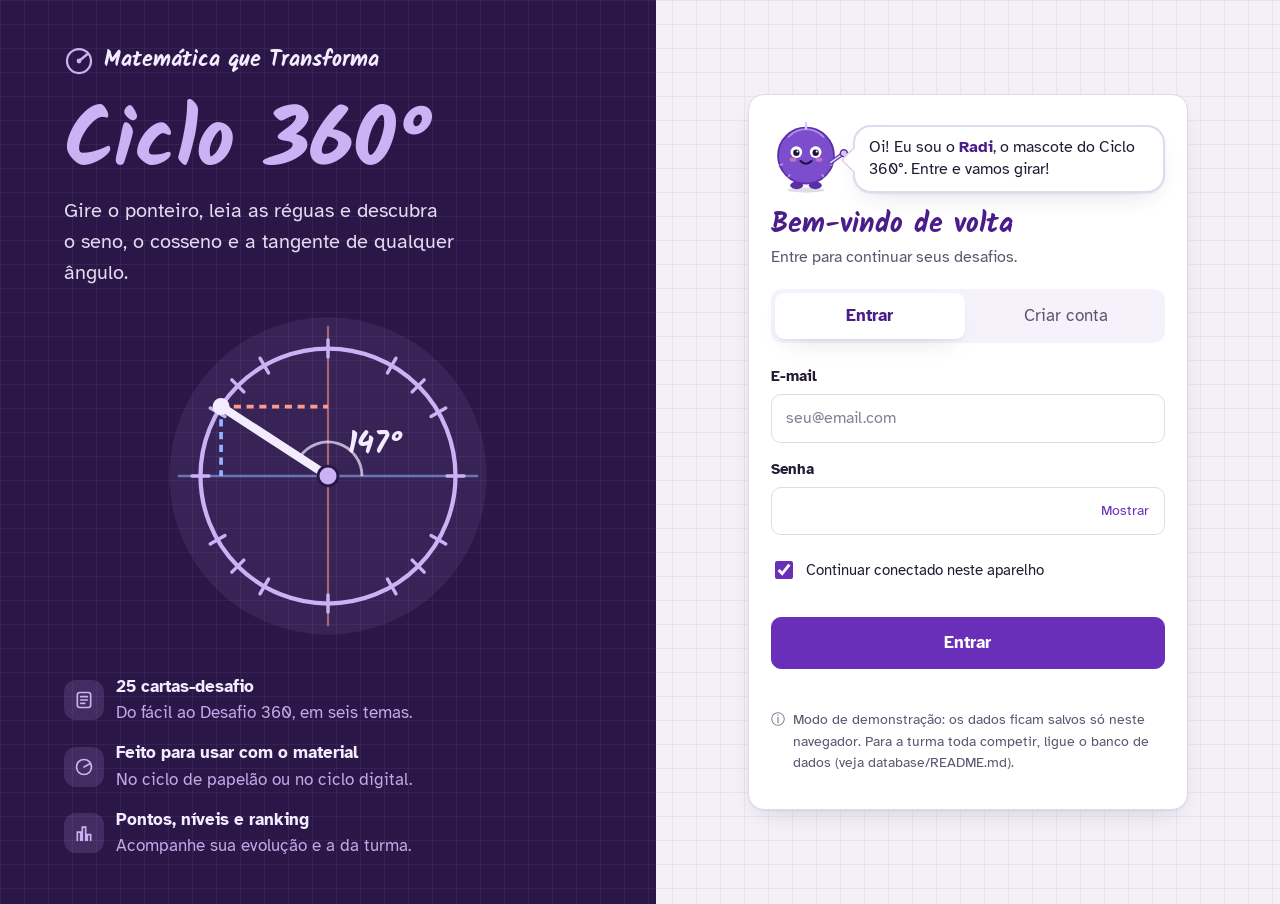
==== desafios.html @ 615c5f79 "first commit" ====
<!DOCTYPE html>
<html lang="pt-BR">
<head>
  <meta charset="UTF-8">
  <meta name="viewport" content="width=device-width, initial-scale=1, viewport-fit=cover">
  <meta name="theme-color" content="#2A1748">
  <link rel="icon" href="data:image/svg+xml,%3Csvg xmlns='http://www.w3.org/2000/svg' viewBox='0 0 40 40'%3E%3Crect width='40' height='40' rx='10' fill='%232A1748'/%3E%3Ccircle cx='20' cy='20' r='12' fill='none' stroke='%23C9B3F5' stroke-width='3'/%3E%3Cpath d='M20 20 28 14' stroke='%23C9B3F5' stroke-width='3.4' stroke-linecap='round'/%3E%3C/svg%3E">
  <link rel="preconnect" href="https://fonts.googleapis.com">
  <link rel="stylesheet" href="https://fonts.googleapis.com/css2?family=Atkinson+Hyperlegible:wght@400;700&family=Kalam:wght@400;700&display=swap">
  <link rel="stylesheet" href="css/base.css">
  <link rel="stylesheet" href="css/components.css">
  <link rel="stylesheet" href="css/pages.css">
  <link rel="stylesheet" href="css/lesson.css">
  <title>Desafios · Ciclo 360°</title>
</head>
<body>
  <header id="app-header"></header>
  <main class="container page">
    <div class="page-head">
      <div>
        <h1>Desafios</h1>
        <p class="lead">Cada carta diz o que fazer com o ciclo. Tenha o material de papelão em mãos ou use o ciclo digital.</p>
      </div>
      <a class="btn btn--soft" href="prototipo/ciclo-360.html" target="_blank" rel="noopener">Abrir ciclo digital ↗</a>
    </div>

    <section class="summary" aria-label="Seu progresso">
      <div class="stat level-card">
        <div class="stat__label" id="lvl-label">Nível 1</div>
        <div class="stat__value" id="lvl-name">Iniciante</div>
        <div class="meter"><span id="lvl-bar" style="width:0%"></span></div>
        <div class="stat__label" id="lvl-next"></div>
      </div>
      <div class="stat"><div class="stat__value" id="st-points">0</div><div class="stat__label">pontos</div></div>
      <div class="stat"><div class="stat__value" id="st-done">0/0</div><div class="stat__label">desafios concluídos</div></div>
      <div class="stat stat--streak" id="st-streak-box"><div class="stat__value">🔥 <span id="st-streak">0</span></div><div class="stat__label" id="st-streak-label">dias seguidos</div></div>
    </section>

    <section id="next-up" aria-label="Próximo desafio sugerido"></section>

    <section class="toolbar" aria-label="Filtros">
      <div class="toolbar__group toolbar__group--chips">
        <span class="toolbar__label" id="lbl-diff">Etapa</span>
        <div class="chips" id="f-diff" role="group" aria-labelledby="lbl-diff"></div>
      </div>
      <div class="field">
        <label for="f-tema">Tema</label>
        <select class="input" id="f-tema"></select>
      </div>
      <div class="field">
        <label for="f-status">Situação</label>
        <select class="input" id="f-status">
          <option value="todos">Todos</option>
          <option value="pendentes">A fazer</option>
          <option value="concluidos">Concluídos</option>
        </select>
      </div>
    </section>

    <div class="stages" id="cards" aria-live="polite"><div class="loading">Carregando desafios…</div></div>
    <p class="storage-note" id="storage-note"></p>
  </main>


  <script src="js/vendor/supabase-2.117.2.js"></script>
  <script src="js/config.js"></script>
  <script src="js/data/challenges.js"></script>
  <script src="js/core/answers.js"></script>
  <script src="js/core/scoring.js"></script>
  <script src="js/services/storage-local.js"></script>
  <script src="js/services/storage-api.js"></script>
  <script src="js/services/storage-supabase.js"></script>
  <script src="js/services/db.js"></script>
  <script src="js/ui/layout.js"></script>
  <script src="js/ui/mascot.js"></script>
  <script src="js/ui/sfx.js"></script>
  <script src="js/ui/lesson.js"></script>
  <script src="js/pages/desafios.js"></script>
</body>
</html>
---- css/base.css ----
/* ===== Base: variáveis, tipografia e estrutura ===== */
:root {
  --bg: #F3F0F8;
  --grid: rgba(91, 42, 158, .065);
  --surface: #FFFFFF;
  --surface-2: #F6F2FC;
  --ink: #231A33;
  --muted: #5E5470;
  --line: #E1D8EE;
  --accent: #6A2FB8;
  --accent-strong: #4B1D8A;
  --accent-soft: #EFE6FB;
  --accent-ink: #FFFFFF;
  --header-bg: #2A1748;
  --header-ink: #F3ECFF;
  --header-muted: #BFA9E6;
  --lilac: #C9B3F5;
  --kraft: #C9A06A;
  --kraft-dark: #8E6638;
  --sen: #C0392B;
  --cos: #1F5FAE;
  --ok: #1E7A45;   --ok-bg: #E3F4EA;
  --bad: #B3261E;  --bad-bg: #FBE9E7;
  --warn: #8A5A00; --warn-bg: #FFF3D6;
  --gold: #C9A227; --silver: #9AA3AE; --bronze: #B07040;

  --d-facil: #1E7A5A;   --d-facil-bg: #DFF4EC;
  --d-medio: #1F5FAE;   --d-medio-bg: #E4EEFA;
  --d-dificil: #B4530F; --d-dificil-bg: #FCEBDD;
  --d-360: #B0237A;     --d-360-bg: #FBE3F1;

  --radius-sm: 10px;
  --radius: 16px;
  --radius-lg: 24px;
  --shadow: 0 1px 2px rgba(42, 23, 72, .06), 0 10px 28px -14px rgba(42, 23, 72, .22);
  --shadow-lg: 0 2px 6px rgba(42, 23, 72, .08), 0 24px 60px -20px rgba(42, 23, 72, .35);
  --tabbar-h: 0px;

  --font-body: "Atkinson Hyperlegible", system-ui, -apple-system, "Segoe UI", Roboto, sans-serif;
  --font-hand: "Kalam", "Segoe Print", "Bradley Hand", "Atkinson Hyperlegible", sans-serif;

  color-scheme: light;
  box-sizing: border-box;
  padding-top: env(safe-area-inset-top, 0px);
  padding-bottom: env(safe-area-inset-bottom, 0px);
}

@media (prefers-color-scheme: dark) {
  :root:not([data-theme="light"]) {
    --bg: #14101C; --grid: rgba(190, 160, 255, .055); --surface: #1E1829; --surface-2: #29213A;
    --ink: #EEE8F7; --muted: #A99BBF; --line: #382E4D;
    --accent: #B794F6; --accent-strong: #D3BCFF; --accent-soft: #2E2443; --accent-ink: #1A0F2E;
    --header-bg: #1B1228; --header-ink: #F3ECFF; --header-muted: #A893CF;
    --sen: #FF7A6B; --cos: #7DB3FF;
    --ok: #5FD08F; --ok-bg: #1C3326; --bad: #FF8A80; --bad-bg: #3A1F1D; --warn: #F2C266; --warn-bg: #3A2E14;
    --d-facil: #6FD3AE; --d-facil-bg: #17332A; --d-medio: #7DB3FF; --d-medio-bg: #1A2A40;
    --d-dificil: #F2A266; --d-dificil-bg: #3A2617; --d-360: #F28CC8; --d-360-bg: #3A1A2F;
    --shadow: 0 1px 2px rgba(0, 0, 0, .3), 0 10px 28px -14px rgba(0, 0, 0, .6);
    --shadow-lg: 0 2px 6px rgba(0, 0, 0, .35), 0 24px 60px -20px rgba(0, 0, 0, .7);
    color-scheme: dark;
  }
}
:root[data-theme="dark"] {
  --bg: #14101C; --grid: rgba(190, 160, 255, .055); --surface: #1E1829; --surface-2: #29213A;
  --ink: #EEE8F7; --muted: #A99BBF; --line: #382E4D;
  --accent: #B794F6; --accent-strong: #D3BCFF; --accent-soft: #2E2443; --accent-ink: #1A0F2E;
  --header-bg: #1B1228; --header-ink: #F3ECFF; --header-muted: #A893CF;
  --sen: #FF7A6B; --cos: #7DB3FF;
  --ok: #5FD08F; --ok-bg: #1C3326; --bad: #FF8A80; --bad-bg: #3A1F1D; --warn: #F2C266; --warn-bg: #3A2E14;
  --d-facil: #6FD3AE; --d-facil-bg: #17332A; --d-medio: #7DB3FF; --d-medio-bg: #1A2A40;
  --d-dificil: #F2A266; --d-dificil-bg: #3A2617; --d-360: #F28CC8; --d-360-bg: #3A1A2F;
  --shadow: 0 1px 2px rgba(0, 0, 0, .3), 0 10px 28px -14px rgba(0, 0, 0, .6);
  --shadow-lg: 0 2px 6px rgba(0, 0, 0, .35), 0 24px 60px -20px rgba(0, 0, 0, .7);
  color-scheme: dark;
}

*, *::before, *::after { box-sizing: border-box; }
[hidden] { display: none !important; }
html { scroll-padding-top: calc(env(safe-area-inset-top, 0px) + 84px); -webkit-text-size-adjust: 100%; }

body {
  margin: 0;
  min-height: 100%;
  background-color: var(--bg);
  background-image:
    linear-gradient(var(--grid) 1px, transparent 1px),
    linear-gradient(90deg, var(--grid) 1px, transparent 1px);
  background-size: 24px 24px;
  color: var(--ink);
  font-family: var(--font-body);
  font-size: 17px;
  line-height: 1.55;
  -webkit-tap-highlight-color: transparent;
}

h1, h2, h3 { line-height: 1.15; margin: 0 0 .5em; text-wrap: balance; }
h1, h2 { font-family: var(--font-hand); font-weight: 700; color: var(--accent-strong); }
h1 { font-size: clamp(2.1rem, 6vw, 3rem); letter-spacing: -.01em; }
h2 { font-size: clamp(1.45rem, 4vw, 1.75rem); }
h3 { font-size: 1.1rem; }
p { margin: 0 0 1em; }
a { color: var(--accent); text-underline-offset: 3px; }

.container { max-width: 1160px; margin: 0 auto; padding-left: 20px; padding-right: 20px; }
.page { padding-top: 30px; padding-bottom: calc(70px + var(--tabbar-h)); }
.lead { color: var(--muted); max-width: 64ch; }
.muted { color: var(--muted); }
.sr-only { position: absolute; width: 1px; height: 1px; overflow: hidden; clip: rect(0 0 0 0); white-space: nowrap; }

:focus-visible { outline: 3px solid var(--accent); outline-offset: 2px; }

.storage-note { color: var(--muted); font-size: .86rem; margin-top: 40px; display: flex; gap: 8px; align-items: flex-start; }
.storage-note::before { content: "ⓘ"; }
.storage-note:empty { display: none; }

@media (max-width: 760px) {
  :root { --tabbar-h: 68px; }
  body { font-size: 16.5px; }
  .container { padding-left: 16px; padding-right: 16px; }
  .page { padding-top: 22px; }
}

@media (prefers-reduced-motion: reduce) {
  *, *::before, *::after { animation: none !important; transition: none !important; }
}
---- css/components.css ----
/* ===== Componentes ===== */

/* ---------- Cabeçalho ---------- */
.site-header {
  position: sticky; top: env(safe-area-inset-top, 0px); z-index: 30;
  background: var(--header-bg); color: var(--header-ink);
  box-shadow: 0 6px 20px -12px rgba(20, 8, 40, .6);
}
body::before {
  content: ""; position: fixed; inset: 0 0 auto; height: env(safe-area-inset-top, 0px);
  z-index: 31; background: var(--header-bg);
}
.site-header__inner {
  max-width: 1160px; margin: 0 auto; padding: 10px 20px; min-height: 64px;
  display: flex; align-items: center; gap: 22px;
}
.brand {
  display: flex; align-items: center; gap: 9px; text-decoration: none; flex-shrink: 0;
  color: var(--header-ink); font-family: var(--font-hand); font-weight: 700; font-size: 1.5rem; line-height: 1;
}
.brand__mark { width: 32px; height: 32px; color: var(--lilac); }

.nav { display: flex; gap: 4px; }
.nav a {
  display: flex; align-items: center; gap: 7px;
  color: var(--header-muted); text-decoration: none; padding: 8px 14px; border-radius: 999px; font-size: .97rem;
  transition: background .15s, color .15s;
}
.nav a svg { width: 18px; height: 18px; flex-shrink: 0; }
.nav a:hover { color: var(--header-ink); background: rgba(255, 255, 255, .08); }
.nav a[aria-current="page"] { background: var(--lilac); color: #2A1748; font-weight: 700; }

.userbox { margin-left: auto; display: flex; align-items: center; gap: 12px; font-size: .95rem; }
.userbox__who { display: grid; line-height: 1.2; text-align: right; }
.userbox__name { font-weight: 700; }
.userbox__level { color: var(--header-muted); font-size: .82rem; }
.pill.pill--points { background: var(--lilac); color: #2A1748; border: none; font-weight: 700; padding: 5px 12px; }
.btn-exit {
  font: inherit; font-size: .9rem; display: inline-flex; align-items: center; gap: 6px; cursor: pointer;
  color: var(--header-ink); background: rgba(255, 255, 255, .08); border: 1px solid rgba(255, 255, 255, .16);
  border-radius: 999px; padding: 7px 13px; min-height: 38px;
}
.btn-exit svg { width: 17px; height: 17px; }
.btn-exit:hover { background: rgba(255, 255, 255, .16); }

/* Celular: menu vira barra inferior */
@media (max-width: 760px) {
  .site-header__inner { padding: 8px 16px; min-height: 56px; gap: 10px; }
  .brand { font-size: 1.3rem; }
  .brand__mark { width: 28px; height: 28px; }
  .userbox { gap: 8px; }
  .userbox__who { display: none; }
  .btn-exit span { display: none; }
  .btn-exit { padding: 8px; width: 40px; justify-content: center; }

  .nav {
    position: fixed; z-index: 40; left: 0; right: 0; bottom: 0;
    background: var(--surface); border-top: 1px solid var(--line);
    box-shadow: 0 -8px 24px -16px rgba(42, 23, 72, .4);
    padding: 6px 6px calc(6px + env(safe-area-inset-bottom, 0px));
    display: grid; grid-template-columns: repeat(4, 1fr); gap: 2px;
  }
  .nav a {
    flex-direction: column; gap: 2px; padding: 7px 4px; border-radius: 12px;
    color: var(--muted); font-size: .74rem; min-height: 54px; justify-content: center; text-align: center;
  }
  .nav a svg { width: 22px; height: 22px; }
  .nav a:hover { background: var(--surface-2); color: var(--ink); }
  .nav a[aria-current="page"] { background: var(--accent-soft); color: var(--accent-strong); }
  .nav .ext { display: none; }
}

/* ---------- Botões ---------- */
.btn {
  font: inherit; font-size: .98rem; cursor: pointer; line-height: 1.2;
  display: inline-flex; align-items: center; justify-content: center; gap: 7px;
  padding: 10px 18px; min-height: 44px; border-radius: var(--radius-sm);
  border: 1px solid var(--line); background: var(--surface); color: var(--ink);
  text-decoration: none; transition: background .15s, border-color .15s, transform .1s;
}
.btn svg { width: 18px; height: 18px; }
.btn:hover { border-color: var(--accent); }
.btn:active { transform: scale(.98); }
.btn:disabled { opacity: .55; cursor: not-allowed; transform: none; }
.btn--primary { background: var(--accent); border-color: var(--accent); color: var(--accent-ink); font-weight: 700; }
.btn--primary:hover { background: var(--accent-strong); border-color: var(--accent-strong); }
.btn--soft { background: var(--accent-soft); border-color: transparent; color: var(--accent-strong); font-weight: 700; }
.btn--ghost { background: transparent; }
.btn--danger { color: var(--bad); border-color: var(--bad); background: transparent; }
.btn--sm { padding: 6px 13px; min-height: 36px; font-size: .92rem; }
.btn--block { width: 100%; }
.btn--lg { min-height: 52px; font-size: 1.05rem; }

/* ---------- Etiquetas ---------- */
.pill { display: inline-flex; align-items: center; padding: 3px 11px; border-radius: 999px; background: var(--surface-2); border: 1px solid var(--line); font-size: .88rem; }
.tag { display: inline-flex; align-items: center; gap: 5px; padding: 3px 10px; border-radius: 999px; font-size: .8rem; font-weight: 700; white-space: nowrap; }
.tag::before { content: ""; width: 7px; height: 7px; border-radius: 50%; background: currentColor; }
.tag--facil { color: var(--d-facil); background: var(--d-facil-bg); }
.tag--medio { color: var(--d-medio); background: var(--d-medio-bg); }
.tag--dificil { color: var(--d-dificil); background: var(--d-dificil-bg); }
.tag--desafio360 { color: var(--d-360); background: var(--d-360-bg); }

/* ---------- Painéis ---------- */
.panel { background: var(--surface); border: 1px solid var(--line); border-radius: var(--radius); padding: 22px; box-shadow: var(--shadow); }
@media (max-width: 760px) { .panel { padding: 18px; } }

/* ---------- Formulários ---------- */
.field { display: grid; gap: 6px; margin-bottom: 15px; }
.field label, .field .field-label { font-size: .92rem; font-weight: 700; }
.input, select.input {
  font: inherit; font-size: max(16px, 1rem); width: 100%; min-height: 48px; padding: 11px 14px;
  border-radius: var(--radius-sm); border: 1.5px solid var(--line); background: var(--surface); color: var(--ink);
  transition: border-color .15s, box-shadow .15s;
}
select.input {
  appearance: none; padding-right: 40px; cursor: pointer;
  background-image: linear-gradient(45deg, transparent 50%, var(--muted) 50%), linear-gradient(135deg, var(--muted) 50%, transparent 50%);
  background-position: calc(100% - 20px) 50%, calc(100% - 15px) 50%; background-size: 5px 5px; background-repeat: no-repeat;
}
.input::placeholder { color: var(--muted); opacity: .75; }
.input:focus { border-color: var(--accent); outline: none; box-shadow: 0 0 0 4px var(--accent-soft); }
.input[aria-invalid="true"] { border-color: var(--bad); }
.field-error { color: var(--bad); font-size: .9rem; min-height: 1.3em; margin: 0 0 8px; }
.check { display: flex; gap: 10px; align-items: center; font-size: .94rem; min-height: 40px; cursor: pointer; }
.check input { width: 18px; height: 18px; accent-color: var(--accent); }
.password { position: relative; }
.password .input { padding-right: 86px; }
.password__toggle {
  position: absolute; right: 6px; top: 50%; transform: translateY(-50%);
  font: inherit; font-size: .86rem; color: var(--accent); background: none; border: none; cursor: pointer;
  padding: 8px 10px; border-radius: 8px; min-height: 36px;
}
.password__toggle:hover { background: var(--accent-soft); }
.segmented { display: grid; grid-template-columns: 1fr 1fr; gap: 6px; background: var(--surface-2); padding: 4px; border-radius: 12px; }
.segmented input { position: absolute; opacity: 0; pointer-events: none; }
.segmented label {
  text-align: center; padding: 10px; border-radius: 9px; cursor: pointer; font-weight: 400; min-height: 44px;
  display: flex; align-items: center; justify-content: center; gap: 6px; color: var(--muted);
}
.segmented input:checked + label { background: var(--surface); color: var(--accent-strong); font-weight: 700; box-shadow: var(--shadow); }
.segmented input:focus-visible + label { outline: 3px solid var(--accent); outline-offset: 2px; }

/* ---------- Barras ---------- */
.meter { height: 10px; border-radius: 999px; background: var(--surface-2); overflow: hidden; }
.meter > span { display: block; height: 100%; background: var(--accent); border-radius: 999px; transition: width .6s cubic-bezier(.2, .8, .2, 1); }

/* ---------- Avisos ---------- */
.toasts {
  position: fixed; right: 16px; left: auto; z-index: 300; display: grid; gap: 8px; justify-items: end;
  bottom: calc(16px + var(--tabbar-h) + env(safe-area-inset-bottom, 0px));
}
@media (max-width: 760px) { .toasts { left: 16px; right: 16px; justify-items: stretch; } }
.toast {
  background: var(--header-bg); color: var(--header-ink); padding: 12px 16px; border-radius: 12px;
  max-width: 360px; font-size: .95rem; box-shadow: var(--shadow-lg); animation: toast-in .25s ease;
}
@media (max-width: 760px) { .toast { max-width: none; } }
.toast--ok { background: var(--ok); color: #fff; }
.toast--bad { background: var(--bad); color: #fff; }
@keyframes toast-in { from { transform: translateY(10px); opacity: 0; } }

/* ---------- Feedback ---------- */
.feedback { border-radius: 12px; padding: 13px 15px; margin: 12px 0 0; }
.feedback--ok { background: var(--ok-bg); color: var(--ok); }
.feedback--bad { background: var(--bad-bg); color: var(--bad); }
.feedback--hint { background: var(--warn-bg); color: var(--warn); }

/* ---------- Modal ---------- */
dialog.modal {
  border: none; border-radius: var(--radius-lg); padding: 0; width: min(640px, calc(100vw - 32px));
  max-height: calc(100dvh - 40px); background: var(--surface); color: var(--ink); box-shadow: var(--shadow-lg);
  overflow: hidden; display: flex; flex-direction: column;
}
dialog.modal:not([open]) { display: none; }
dialog.modal[open] { animation: modal-in .22s ease; }
dialog.modal::backdrop { background: rgba(20, 8, 40, .55); backdrop-filter: blur(2px); }
@keyframes modal-in { from { opacity: 0; transform: translateY(12px) scale(.98); } }
.modal__body { padding: 24px; overflow-y: auto; overscroll-behavior: contain; }
.modal__close {
  position: absolute; top: 14px; right: 14px; width: 40px; height: 40px; border-radius: 50%;
  border: none; background: var(--surface-2); color: var(--ink); font-size: 1.1rem; cursor: pointer;
}
.modal__close:hover { background: var(--accent-soft); }
.modal__actions {
  display: flex; flex-wrap: wrap; gap: 8px; padding: 14px 24px calc(14px + env(safe-area-inset-bottom, 0px));
  border-top: 1px solid var(--line); background: var(--surface);
}

@media (max-width: 760px) {
  dialog.modal {
    width: 100%; max-width: 100%; margin: auto 0 0; max-height: 92dvh;
    border-radius: var(--radius-lg) var(--radius-lg) 0 0;
  }
  dialog.modal[open] { animation: sheet-in .25s cubic-bezier(.2, .8, .2, 1); }
  .modal__body { padding: 22px 18px; }
  .modal__body::before {
    content: ""; display: block; width: 44px; height: 5px; border-radius: 3px; background: var(--line); margin: -10px auto 14px;
  }
  .modal__actions { padding: 12px 16px calc(12px + env(safe-area-inset-bottom, 0px)); }
  .modal__actions .btn { flex: 1 1 auto; }
  .modal__close { top: 18px; right: 12px; }
}
@keyframes sheet-in { from { transform: translateY(100%); } }
---- css/pages.css ----
/* ===== Páginas ===== */

/* ========== Entrada (index) ========== */
.auth { min-height: 100vh; min-height: 100dvh; display: grid; grid-template-columns: minmax(0, 1.05fr) minmax(0, 1fr); }
.auth__hero {
  position: relative; overflow: hidden; color: var(--header-ink);
  background-color: var(--header-bg);
  background-image:
    linear-gradient(rgba(201, 179, 245, .07) 1px, transparent 1px),
    linear-gradient(90deg, rgba(201, 179, 245, .07) 1px, transparent 1px);
  background-size: 24px 24px;
  padding: 44px clamp(28px, 5vw, 64px); display: flex; flex-direction: column; gap: 28px;
}
.auth__brand { display: flex; align-items: center; gap: 10px; font-family: var(--font-hand); font-weight: 700; font-size: 1.35rem; }
.auth__brand svg { width: 30px; height: 30px; color: var(--lilac); }
.auth__intro { display: grid; grid-template-columns: 1fr; gap: 10px; }
.auth__title { font-size: clamp(3rem, 7vw, 5.2rem); color: var(--lilac); margin: 0; line-height: .95; }
.auth__tagline { font-size: clamp(1.05rem, 1.6vw, 1.25rem); color: var(--header-ink); max-width: 30ch; margin: 0; opacity: .92; }
.auth__cycle { width: min(340px, 100%); justify-self: center; display: block; margin: 8px 0 0; }
.auth__features { list-style: none; padding: 0; margin: auto 0 0; display: grid; gap: 14px; }
.auth__features li { display: grid; grid-template-columns: 40px 1fr; gap: 12px; align-items: center; color: var(--header-muted); }
.auth__features b { color: var(--header-ink); display: block; }
.auth__features .ico {
  width: 40px; height: 40px; border-radius: 12px; display: grid; place-items: center;
  background: rgba(201, 179, 245, .14); color: var(--lilac);
}
.auth__features .ico svg { width: 20px; height: 20px; }

.auth__main { display: grid; place-items: center; padding: 40px 24px; }
.auth__card { width: min(440px, 100%); }
.auth__card h2 { margin-bottom: 4px; }
.auth__card .lead { margin-bottom: 20px; font-size: .97rem; }
.auth__switch { margin-bottom: 22px; }

@media (max-width: 860px) {
  .auth { grid-template-columns: 1fr; }
  .auth__hero { padding: 22px 20px 78px; gap: 16px; }
  .auth__intro { grid-template-columns: 1fr 128px; align-items: center; gap: 12px; }
  .auth__title { font-size: clamp(2.2rem, 10vw, 3.4rem); white-space: nowrap; }
  .auth__tagline { font-size: 1rem; }
  .auth__cycle { width: 128px; grid-column: 2; grid-row: 1 / span 2; margin: 0; }
  .auth__features { display: none; }
  .auth__main { padding: 0 14px calc(28px + env(safe-area-inset-bottom, 0px)); margin-top: -56px; place-items: start center; }
  .auth__card { position: relative; z-index: 2; }
}

/* ========== Cabeçalho de página ========== */
.page-head { display: flex; justify-content: space-between; align-items: flex-end; gap: 14px 20px; flex-wrap: wrap; margin-bottom: 6px; }
.page-head h1 { margin-bottom: 4px; }
.page-head .lead { margin: 0; }

/* ========== Desafios ========== */
.summary { display: grid; grid-template-columns: 1.5fr 1fr 1fr 1fr; gap: 14px; margin: 22px 0 26px; }
.stat--streak .stat__value { color: var(--muted); }
.stat--streak.is-on .stat__value { color: #E8590C; }
.stat { background: var(--surface); border: 1px solid var(--line); border-radius: var(--radius); padding: 16px 18px; box-shadow: var(--shadow); }
.stat__value { font-size: 2.1rem; font-weight: 700; line-height: 1.05; font-variant-numeric: tabular-nums; }
.stat__label { color: var(--muted); font-size: .9rem; }
.level-card { background: var(--header-bg); border-color: transparent; color: var(--header-ink); }
.level-card .stat__label { color: var(--header-muted); }
.level-card .stat__value { font-family: var(--font-hand); color: var(--lilac); font-size: 1.85rem; }
.level-card .meter { margin: 10px 0 6px; background: rgba(255, 255, 255, .12); }
.level-card .meter > span { background: var(--lilac); }
@media (max-width: 760px) {
  .summary { grid-template-columns: repeat(3, 1fr); gap: 8px; margin: 16px 0 20px; }
  .summary .stat:not(.level-card) { padding: 12px 10px; }
  .summary .stat:not(.level-card) .stat__value { font-size: 1.35rem; }
  .summary .stat:not(.level-card) .stat__label { font-size: .78rem; line-height: 1.25; }
  .summary .level-card { grid-column: 1 / -1; }
  .stat { padding: 14px; }
  .stat__value { font-size: 1.7rem; }
}

.toolbar { display: flex; flex-wrap: wrap; gap: 12px 18px; align-items: flex-end; margin-bottom: 20px; }
.toolbar__group { min-width: 0; }
.toolbar__label { color: var(--muted); font-size: .88rem; font-weight: 700; margin-bottom: 7px; display: block; }
.chips { display: flex; flex-wrap: wrap; gap: 6px; }
.chip {
  font: inherit; font-size: .93rem; padding: 8px 15px; min-height: 40px; border-radius: 999px;
  border: 1.5px solid var(--line); background: var(--surface); color: var(--ink); cursor: pointer; white-space: nowrap;
  transition: background .15s, border-color .15s;
}
.chip:hover { border-color: var(--accent); }
.chip[aria-pressed="true"] { background: var(--accent); color: var(--accent-ink); border-color: var(--accent); font-weight: 700; }
.toolbar .field { margin: 0; min-width: 200px; }
@media (max-width: 760px) {
  .toolbar { display: grid; grid-template-columns: 1fr 1fr; gap: 12px 10px; }
  .toolbar__group--chips { grid-column: 1 / -1; }
  .chips { flex-wrap: nowrap; overflow-x: auto; margin: 0 -16px; padding: 2px 16px 6px; scrollbar-width: none; }
  .chips::-webkit-scrollbar { display: none; }
  .toolbar .field { min-width: 0; }
  .toolbar .field--wide { grid-column: 1 / -1; }
}

/* --- Próximo desafio sugerido --- */
.next-up {
  display: grid; grid-template-columns: 92px 1fr auto; gap: 18px; align-items: center;
  background: var(--surface); border: 2px solid var(--lilac); border-radius: var(--radius-lg);
  padding: 18px 22px; margin-bottom: 28px; box-shadow: var(--shadow);
}
.next-up .dial { width: 92px; height: 92px; }
.next-up__kicker { display: inline-block; color: var(--accent-strong); font-weight: 700; font-size: .9rem; background: var(--accent-soft); padding: 4px 12px; border-radius: 12px 12px 12px 2px; }
.next-up h2 { font-family: var(--font-body); font-size: 1.3rem; color: var(--ink); margin: 2px 0 4px; }
.next-up p { margin: 0; color: var(--muted); }
.next-up--done { border-color: var(--ok); background: var(--ok-bg); }
@media (max-width: 760px) {
  .next-up { grid-template-columns: 72px 1fr; padding: 16px; gap: 14px; }
  .next-up .mascot { width: 72px; height: auto; }
  .next-up .dial { width: 64px; height: 64px; }
  .next-up .btn { grid-column: 1 / -1; }
}

/* --- Trilha de etapas --- */
.stages { position: relative; display: grid; gap: 34px; padding-left: 64px; }
.stages::before {
  content: ""; position: absolute; left: 23px; top: 24px; bottom: 24px; width: 3px; border-radius: 3px;
  background: repeating-linear-gradient(var(--lilac) 0 10px, transparent 10px 18px);
}
.stage { position: relative; --c: var(--accent); --c-bg: var(--accent-soft); }
.stage--facil { --c: var(--d-facil); --c-bg: var(--d-facil-bg); }
.stage--medio { --c: var(--d-medio); --c-bg: var(--d-medio-bg); }
.stage--dificil { --c: var(--d-dificil); --c-bg: var(--d-dificil-bg); }
.stage--desafio360 { --c: var(--d-360); --c-bg: var(--d-360-bg); }
.stage__node {
  position: absolute; left: -64px; top: 0; width: 50px; height: 50px; border-radius: 50%;
  display: grid; place-items: center; background: var(--c); color: #fff;
  font-family: var(--font-hand); font-weight: 700; font-size: 1.5rem; box-shadow: 0 0 0 6px var(--bg);
}
.stage__node--done { font-family: var(--font-body); font-size: 1.3rem; }
.stage__head {
  display: grid; grid-template-columns: 1fr minmax(180px, 240px); gap: 8px 24px; align-items: end;
  padding: 4px 0 16px; border-bottom: 2px solid var(--c-bg); margin-bottom: 18px;
}
.stage__title { display: flex; align-items: center; gap: 10px; flex-wrap: wrap; }
.stage__title h2 { margin: 0; color: var(--ink); }
.stage__desc { color: var(--muted); margin: 4px 0 0; font-size: .97rem; max-width: 60ch; }
.stage__meta { display: grid; gap: 6px; font-size: .9rem; color: var(--muted); }
.stage__meta .row { display: flex; justify-content: space-between; gap: 8px; }
.stage__meta b { color: var(--ink); }
.stage .meter { background: var(--c-bg); }
.stage .meter > span { background: var(--c); }
.stage--desafio360 .meter { background: color-mix(in srgb, var(--d-360) 18%, transparent); }
.stage__toggle {
  font: inherit; font-size: .88rem; color: var(--c); background: none; border: none; cursor: pointer;
  padding: 6px 0; justify-self: start; display: inline-flex; gap: 6px; align-items: center; min-height: 36px;
}
.stage__toggle svg { width: 16px; height: 16px; transition: transform .2s; }
.stage__toggle[aria-expanded="false"] svg { transform: rotate(-90deg); }
@media (max-width: 760px) {
  .stages { padding-left: 0; gap: 30px; }
  .stages::before { display: none; }
  .stage__node { position: static; width: 40px; height: 40px; font-size: 1.25rem; box-shadow: none; flex-shrink: 0; }
  .stage__head { grid-template-columns: 1fr; }
}

/* --- Cartas --- */
.grid-cards { display: grid; grid-template-columns: repeat(auto-fill, minmax(300px, 1fr)); gap: 14px; }
.ch-card {
  background: var(--surface); border: 1px solid var(--line); border-radius: var(--radius);
  padding: 16px; display: grid; grid-template-columns: 64px 1fr; gap: 4px 14px; align-content: start;
  box-shadow: var(--shadow); transition: box-shadow .2s, border-color .2s; position: relative;
}
.ch-card:hover { border-color: var(--c); box-shadow: var(--shadow-lg); }
.ch-card .dial { width: 64px; height: 64px; grid-row: span 3; }
.ch-card__top { display: flex; justify-content: space-between; align-items: center; gap: 8px; font-size: .84rem; color: var(--muted); }
.ch-card__num { font-weight: 700; color: var(--c); }
.ch-card h3 { margin: 0; font-size: 1.1rem; line-height: 1.25; }
.ch-card__task { color: var(--muted); font-size: .93rem; margin: 2px 0 0; }
.ch-card__foot { grid-column: 1 / -1; display: flex; justify-content: space-between; align-items: center; gap: 10px; padding-top: 12px; margin-top: 10px; border-top: 1px dashed var(--line); flex-wrap: wrap; }
.ch-card__info { display: flex; gap: 8px; align-items: center; flex-wrap: wrap; font-size: .86rem; color: var(--muted); }
.type-chip { display: inline-flex; align-items: center; gap: 5px; }
.type-chip svg { width: 15px; height: 15px; }
.ch-card__pts { font-weight: 700; color: var(--c); font-size: .95rem; }
.ch-card--done { background: color-mix(in srgb, var(--ok-bg) 45%, var(--surface)); border-color: color-mix(in srgb, var(--ok) 30%, var(--line)); }
.status-done { color: var(--ok); font-weight: 700; font-size: .9rem; display: inline-flex; align-items: center; gap: 6px; }
.status-done::before { content: "✓"; display: grid; place-items: center; width: 20px; height: 20px; border-radius: 50%; background: var(--ok); color: #fff; font-size: .75rem; }
.status-progress { color: var(--warn); font-size: .88rem; font-weight: 700; }

/* Etapa final: cartas maiores e escuras */
.stage--desafio360 .grid-cards { grid-template-columns: repeat(auto-fill, minmax(340px, 1fr)); }
.stage--desafio360 .ch-card { background: var(--header-bg); color: var(--header-ink); border-color: transparent; padding: 20px; grid-template-columns: 80px 1fr; }
.stage--desafio360 .ch-card .dial { width: 80px; height: 80px; }
.stage--desafio360 .ch-card__top, .stage--desafio360 .ch-card__task, .stage--desafio360 .ch-card__info { color: var(--header-muted); }
.stage--desafio360 .ch-card__num, .stage--desafio360 .ch-card__pts { color: #F7B5DC; }
.stage--desafio360 .ch-card__foot { border-color: rgba(255, 255, 255, .15); }
.stage--desafio360 .ch-card:hover { border-color: #F7B5DC; }
.stage--desafio360 .btn--primary { background: #F7B5DC; border-color: #F7B5DC; color: #2A1748; }
.stage--desafio360 .btn--soft { background: rgba(255, 255, 255, .12); color: #F3ECFF; }
.type-chip { white-space: nowrap; font-size: .82rem; padding: 2px 8px; border-radius: 999px; background: var(--c-bg); color: var(--c); font-weight: 700; }
.stage--desafio360 .type-chip { background: rgba(247, 181, 220, .15); color: #F7B5DC; }
.stage--desafio360 .ch-card--done { background: #1E3A2C; }
.stage--desafio360 .status-done { color: #9BE3B9; }

@media (max-width: 760px) {
  .grid-cards, .stage--desafio360 .grid-cards { grid-template-columns: 1fr; gap: 12px; }
  .ch-card { grid-template-columns: 54px 1fr; padding: 14px; }
  .ch-card .dial { width: 54px; height: 54px; }
  .stage--desafio360 .ch-card { grid-template-columns: 60px 1fr; padding: 16px; }
  .stage--desafio360 .ch-card .dial { width: 60px; height: 60px; }
}

/* Mostrador (mini ciclo) */
.dial { display: block; }
.dial .d-bg { fill: var(--c-bg, var(--accent-soft)); }
.dial .d-ring { fill: none; stroke: var(--c, var(--accent)); stroke-width: 2.5; }
.dial .d-axis { stroke: var(--muted); stroke-width: 1; opacity: .45; }
.dial .d-tick { stroke: var(--c, var(--accent)); stroke-width: 1.6; }
.dial .d-quad { fill: var(--c, var(--accent)); opacity: .35; }
.dial .d-ptr { stroke: var(--ink); stroke-width: 3.2; stroke-linecap: round; }
.dial .d-tip { fill: var(--ink); }
.dial .d-q { fill: var(--c, var(--accent)); font-family: var(--font-hand); font-weight: 700; font-size: 26px; }
.stage--desafio360 .dial .d-bg { fill: rgba(255, 255, 255, .07); }
.stage--desafio360 .dial .d-ring, .stage--desafio360 .dial .d-tick { stroke: #F7B5DC; }
.stage--desafio360 .dial .d-quad, .stage--desafio360 .dial .d-q { fill: #F7B5DC; }
.stage--desafio360 .dial .d-ptr { stroke: #F3ECFF; }
.stage--desafio360 .dial .d-tip { fill: #F3ECFF; }
.stage--desafio360 .dial .d-axis { stroke: #F3ECFF; }

.empty .mascot { margin: 0 auto; }
.empty, .loading { text-align: center; padding: 44px 20px; color: var(--muted); border: 2px dashed var(--line); border-radius: var(--radius); }

/* Modal do desafio */
.ch-modal__meta { display: flex; gap: 10px; align-items: center; flex-wrap: wrap; margin: 0 48px 10px 0; font-size: .9rem; }
.ch-modal h2 { margin: 0 48px 4px 0; }
.on-cycle {
  display: grid; grid-template-columns: 38px 1fr; gap: 12px; align-items: start;
  background: var(--accent-soft); border-radius: 14px; padding: 13px 14px; margin: 14px 0 18px;
}
.on-cycle svg { width: 38px; height: 38px; color: var(--accent); }
.on-cycle b { display: block; font-size: .86rem; color: var(--accent-strong); }
.on-cycle p { margin: 0; }
.question { font-size: 1.12rem; font-weight: 700; margin-bottom: 8px; }
.options { display: grid; gap: 8px; margin: 12px 0; }
.option {
  display: flex; gap: 12px; align-items: center; padding: 12px 14px; min-height: 50px;
  border: 1.5px solid var(--line); border-radius: 12px; cursor: pointer; background: var(--surface);
  transition: border-color .15s, background .15s;
}
.option:hover { border-color: var(--lilac); }
.option:has(input:checked) { border-color: var(--accent); background: var(--accent-soft); font-weight: 700; }
.option input { width: 18px; height: 18px; accent-color: var(--accent); }
.answer-row { display: flex; gap: 8px; margin: 12px 0; align-items: center; }
.answer-row .input { flex: 1; font-size: 1.15rem; min-height: 52px; }
.potential { color: var(--muted); font-size: .92rem; display: flex; flex-wrap: wrap; gap: 6px; align-items: center; }
.potential b { color: var(--accent-strong); }
.hints { margin: 4px 0 0; padding-left: 20px; }

/* ========== Ranking ========== */
.podium { display: grid; grid-template-columns: 1fr 1.12fr 1fr; gap: 14px; align-items: end; margin: 22px 0 26px; }
.podium__place {
  background: var(--surface); border: 1px solid var(--line); border-radius: var(--radius); padding: 18px 12px 16px;
  text-align: center; box-shadow: var(--shadow); min-width: 0;
}
.podium__place--1 { padding-top: 26px; background: var(--header-bg); color: var(--header-ink); border-color: transparent; }
.podium__place--1 .podium__pts, .podium__place--1 .demo-flag { color: var(--header-muted); }
.medal {
  width: 46px; height: 46px; margin: 0 auto 8px; border-radius: 50%; display: grid; place-items: center;
  font-family: var(--font-hand); font-weight: 700; font-size: 1.35rem; color: #fff;
  box-shadow: inset 0 -3px 0 rgba(0, 0, 0, .18);
}
.podium__place--1 .medal { background: var(--gold); width: 56px; height: 56px; font-size: 1.6rem; }
.podium__place--2 .medal { background: var(--silver); }
.podium__place--3 .medal { background: var(--bronze); }
.podium__name { font-weight: 700; overflow-wrap: anywhere; line-height: 1.25; }
.podium__pts { color: var(--muted); font-size: .9rem; margin-top: 2px; }
@media (max-width: 600px) {
  .podium { gap: 8px; }
  .podium__place { padding: 14px 6px 12px; }
  .podium__place--1 { padding-top: 18px; }
  .podium__name { font-size: .9rem; }
  .podium__pts { font-size: .8rem; }
  .medal { width: 38px; height: 38px; font-size: 1.1rem; }
  .podium__place--1 .medal { width: 46px; height: 46px; font-size: 1.35rem; }
  .podium .demo-flag { display: block; }
}
.table-wrap { overflow-x: auto; background: var(--surface); border: 1px solid var(--line); border-radius: var(--radius); box-shadow: var(--shadow); }
table.rank { width: 100%; border-collapse: collapse; font-size: .97rem; }
.rank th, .rank td { padding: 13px 16px; text-align: left; border-bottom: 1px solid var(--line); }
.rank td { white-space: nowrap; }
.rank td.name { white-space: normal; }
.rank th { font-size: .84rem; color: var(--muted); font-weight: 700; background: var(--surface-2); }
.rank td.num, .rank th.num { text-align: right; font-variant-numeric: tabular-nums; }
.rank td.pos { font-weight: 700; color: var(--accent-strong); width: 1%; }
.rank tr.me td { background: var(--accent-soft); font-weight: 700; }
.rank tr:last-child td { border-bottom: none; }
.rank .sub { display: none; color: var(--muted); font-size: .82rem; font-weight: 400; }
.demo-flag { color: var(--muted); font-size: .78rem; font-weight: 400; }
@media (max-width: 600px) {
  .rank th, .rank td { padding: 12px 10px; }
  .hide-sm { display: none; }
  .rank .sub { display: block; }
}
.prof-tools { display: flex; flex-wrap: wrap; gap: 8px; }
@media (max-width: 760px) { .prof-tools { grid-column: 1 / -1; } .prof-tools .btn { flex: 1 1 auto; } }

/* ========== Perfil ========== */
.profile-card {
  display: grid; grid-template-columns: auto 1fr; gap: 18px; align-items: center;
  background: var(--header-bg); color: var(--header-ink); border-radius: var(--radius-lg); padding: 24px; box-shadow: var(--shadow-lg);
}
.avatar {
  width: 76px; height: 76px; border-radius: 50%; background: var(--lilac); color: #2A1748;
  display: grid; place-items: center; font-family: var(--font-hand); font-weight: 700; font-size: 2rem;
}
.profile-card h1 { color: var(--header-ink); margin: 0 0 2px; font-size: clamp(1.8rem, 5vw, 2.5rem); }
.profile-card .info { color: var(--header-muted); margin: 0 0 12px; }
.profile-card .lvl { display: flex; justify-content: space-between; gap: 10px; font-size: .92rem; flex-wrap: wrap; }
.profile-card .lvl b { color: var(--lilac); font-family: var(--font-hand); font-size: 1.25rem; font-weight: 700; }
.profile-card .meter { background: rgba(255, 255, 255, .12); margin-top: 6px; }
.profile-card .meter > span { background: var(--lilac); }
@media (max-width: 600px) {
  .profile-card { grid-template-columns: 1fr; text-align: left; padding: 20px; }
  .avatar { width: 60px; height: 60px; font-size: 1.6rem; }
}
.profile-top { display: grid; grid-template-columns: 1fr 1fr; gap: 16px; margin: 20px 0 6px; }
@media (max-width: 760px) { .profile-top { grid-template-columns: 1fr; } }
.bars { display: grid; gap: 13px; }
.bar-row { display: grid; grid-template-columns: minmax(96px, 170px) 1fr 48px; gap: 12px; align-items: center; font-size: .95rem; }
.bar-row .num { text-align: right; color: var(--muted); font-variant-numeric: tabular-nums; }
.badges { display: grid; grid-template-columns: repeat(auto-fill, minmax(210px, 1fr)); gap: 12px; }
.badge-card { display: grid; grid-template-columns: 48px 1fr; gap: 12px; align-items: center; background: var(--surface); border: 1px solid var(--line); border-radius: var(--radius); padding: 14px; box-shadow: var(--shadow); }
.badge-card__icon { width: 48px; height: 48px; border-radius: 50%; display: grid; place-items: center; font-weight: 700; font-size: 1.2rem; background: var(--surface-2); color: var(--muted); border: 2px dashed var(--line); }
.badge-card--on .badge-card__icon { background: var(--accent); color: var(--accent-ink); border: 3px solid var(--lilac); }
.badge-card--off { box-shadow: none; background: transparent; }
.badge-card--off b { color: var(--muted); }
.badge-card b { display: block; line-height: 1.25; }
.badge-card small { color: var(--muted); font-size: .84rem; line-height: 1.35; display: block; margin-top: 2px; }
@media (max-width: 480px) { .badges { grid-template-columns: 1fr 1fr; } .badge-card { grid-template-columns: 1fr; text-align: center; justify-items: center; } }
.history { list-style: none; padding: 0; margin: 0; }
.history li { display: flex; justify-content: space-between; align-items: center; gap: 10px; padding: 12px 0; border-bottom: 1px solid var(--line); flex-wrap: wrap; }
.history li:last-child { border: none; padding-bottom: 0; }
.history li:first-child { padding-top: 0; }
.history a { color: var(--ink); font-weight: 700; text-decoration: none; }
.history a:hover { color: var(--accent); }
.section { margin-top: 34px; }
.danger-zone { display: flex; flex-wrap: wrap; gap: 10px; }
---- css/lesson.css ----
/* ===== Mascote e personagens ===== */
.mascot { display: block; overflow: visible; }
.mascot .m-arm { transform-box: view-box; }
.mascot--wave .m-arm { animation: m-wave 1.6s ease-in-out infinite; }
.mascot--bounce { animation: m-bounce .7s cubic-bezier(.3, 1.6, .5, 1) 2; }
.mascot--bounce .m-arm { animation: m-wave .5s ease-in-out 3; }
.mascot--shake .m-body { animation: m-shake .5s ease-in-out 1; transform-origin: 60px 100px; transform-box: view-box; }
.mascot--tilt .m-body { animation: m-tilt 2.4s ease-in-out infinite; transform-origin: 60px 110px; transform-box: view-box; }
.mascot .m-eyes { animation: m-blink 4.5s infinite; transform-origin: center 50%; transform-box: fill-box; }
@keyframes m-wave { 0%, 100% { transform: rotate(0); } 50% { transform: rotate(-22deg); } }
@keyframes m-bounce { 0%, 100% { transform: translateY(0); } 40% { transform: translateY(-14px); } 70% { transform: translateY(2px); } }
@keyframes m-shake { 0%, 100% { transform: translateX(0); } 20%, 60% { transform: translateX(-5px); } 40%, 80% { transform: translateX(5px); } }
@keyframes m-tilt { 0%, 100% { transform: rotate(0); } 50% { transform: rotate(-5deg); } }
@keyframes m-blink { 0%, 92%, 100% { transform: scaleY(1); } 95% { transform: scaleY(.1); } }

/* Balão de fala */
.speech {
  position: relative; background: var(--surface); border: 2px solid var(--line); border-radius: 18px;
  padding: 12px 16px 14px; box-shadow: var(--shadow); min-width: 0;
}
.speech::before {
  content: ""; position: absolute; left: -11px; bottom: 22px; width: 18px; height: 18px;
  background: var(--surface); border-left: 2px solid var(--line); border-bottom: 2px solid var(--line);
  transform: rotate(45deg); border-radius: 0 0 0 4px;
}
.speech__who { display: inline-block; font-weight: 700; font-size: .8rem; color: #fff; background: var(--who, var(--accent)); border-radius: 999px; padding: 1px 10px; margin-bottom: 6px; }
.speech__text { margin: 0; font-size: 1.15rem; font-weight: 700; line-height: 1.4; }
.speech__hint { margin: 10px 0 0; padding-top: 10px; border-top: 1px dashed var(--line); color: var(--warn); font-size: .97rem; }

/* ===== Lição em tela cheia ===== */
body.lesson-open { overflow: hidden; }
.lesson {
  position: fixed; inset: 0; z-index: 200; background: var(--bg);
  display: flex; flex-direction: column;
  padding-top: env(safe-area-inset-top, 0px);
}
.lesson[hidden] { display: none; }

.ls-top {
  display: flex; align-items: center; gap: 14px; padding: 14px 20px;
  max-width: 820px; width: 100%; margin: 0 auto;
}
.ls-icon {
  flex-shrink: 0; width: 44px; height: 44px; border-radius: 50%; border: none; cursor: pointer;
  background: transparent; color: var(--muted); font-size: 1.2rem; display: grid; place-items: center;
}
.ls-icon:hover { background: var(--surface-2); color: var(--ink); }
.ls-progress { flex: 1; height: 16px; border-radius: 999px; background: var(--line); overflow: hidden; }
.ls-progress > span {
  display: block; height: 100%; border-radius: 999px; background: var(--ok); min-width: 16px;
  box-shadow: inset 0 -4px 0 rgba(0, 0, 0, .12), inset 0 4px 0 rgba(255, 255, 255, .25);
  transition: width .5s cubic-bezier(.2, .8, .2, 1);
}
.ls-combo { font-weight: 700; color: var(--muted); min-width: 52px; text-align: center; opacity: .5; transition: opacity .2s, transform .2s; }
.ls-combo.is-on { color: #E8590C; opacity: 1; transform: scale(1.12); }

.ls-body { flex: 1; overflow-y: auto; overscroll-behavior: contain; }
.ls-inner { max-width: 640px; margin: 0 auto; padding: 8px 20px 28px; }
.ls-kicker { font-weight: 700; font-size: 1.3rem; margin: 8px 0 12px; display: flex; align-items: center; gap: 8px; flex-wrap: wrap; }
.ls-badge { font-size: .8rem; font-weight: 700; padding: 3px 10px; border-radius: 999px; background: var(--accent-soft); color: var(--accent-strong); }

.ls-task { background: var(--accent-soft); border-radius: 14px; margin-bottom: 18px; }
.ls-task summary {
  list-style: none; cursor: pointer; display: flex; align-items: center; gap: 10px; padding: 11px 14px;
  font-weight: 700; color: var(--accent-strong); font-size: .95rem; min-height: 44px;
}
.ls-task summary::-webkit-details-marker { display: none; }
.ls-task summary::after { content: "▾"; margin-left: auto; transition: transform .2s; }
.ls-task:not([open]) summary::after { transform: rotate(-90deg); }
.ls-task svg { width: 26px; height: 26px; color: var(--accent); flex-shrink: 0; }
.ls-task p { margin: 0; padding: 0 14px 13px 50px; }

.ls-scene { display: grid; grid-template-columns: 110px 1fr; gap: 16px; align-items: end; margin-bottom: 22px; position: relative; }
.ls-char { align-self: end; }

/* Peças de resposta */
.tiles { display: grid; gap: 10px; }
.tiles--grid { grid-template-columns: 1fr 1fr; }
.tile {
  font: inherit; font-size: 1.05rem; color: var(--ink); text-align: left; cursor: pointer;
  display: flex; align-items: center; gap: 12px; min-height: 58px; padding: 12px 16px;
  background: var(--surface); border: 2px solid var(--line); border-bottom-width: 5px; border-radius: 16px;
  transition: transform .08s, border-color .15s, background .15s;
}
.tile:hover { background: var(--surface-2); }
.tile:active { transform: translateY(2px); border-bottom-width: 3px; }
.tile__key {
  flex-shrink: 0; width: 28px; height: 28px; border-radius: 8px; border: 2px solid var(--line);
  display: grid; place-items: center; font-size: .82rem; font-weight: 700; color: var(--muted);
}
.tile.is-sel { border-color: var(--accent); background: var(--accent-soft); color: var(--accent-strong); }
.tile.is-sel .tile__key { border-color: var(--accent); color: var(--accent); }
.tile.is-ok { border-color: var(--ok); background: var(--ok-bg); color: var(--ok); }
.tile.is-ok .tile__key { border-color: var(--ok); color: var(--ok); }
.tile.is-bad .tile__key { border-color: var(--bad); color: var(--bad); }
.tile.is-bad { border-color: var(--bad); background: var(--bad-bg); color: var(--bad); animation: m-shake .4s; }
.tile:disabled { cursor: default; }
.tile--math { justify-content: center; position: relative; min-height: 84px; font-size: 1.5rem; }
.tile--math .tile__key { position: absolute; left: 10px; top: 10px; width: 24px; height: 24px; font-size: .75rem; }

/* Frações e raízes */
.math { display: inline-flex; align-items: center; gap: 2px; font-family: "Cambria Math", "STIX Two Math", Georgia, serif; font-weight: 700; }
.math .sign { margin-right: 3px; }
.frac { display: inline-flex; flex-direction: column; align-items: center; line-height: 1.05; font-size: .9em; }
.frac > span:first-child { border-bottom: 2.5px solid currentColor; padding: 0 4px 2px; }
.frac > span:last-child { padding-top: 2px; }
.ov { border-top: 2px solid currentColor; padding: 0 1px; margin-left: 1px; }

/* Ciclo interativo */
.ls-dialwrap { display: grid; justify-items: center; gap: 10px; }
.ls-dial { width: min(320px, 86vw); height: auto; touch-action: none; cursor: grab; border-radius: 50%; }
.ls-dial:active { cursor: grabbing; }
.ls-dial:focus-visible { outline: 3px solid var(--accent); outline-offset: 4px; }
.dl-bg { fill: #E9D6B4; stroke: #C4A574; stroke-width: 2; }
.dl-axis { stroke-width: 2; }
.dl-axis--x { stroke: #1F5FAE; }
.dl-axis--y { stroke: #C0392B; }
.dl-ring { fill: none; stroke: #6A2FB8; stroke-width: 3; }
.dl-tick { stroke: #6A2FB8; stroke-width: 2.5; }
.dl-lbl { font: 700 12px var(--font-body); fill: #4B1D8A; }
.dl-lbl.is-on { fill: #fff; paint-order: stroke; stroke: #6A2FB8; stroke-width: 6px; stroke-linejoin: round; font-size: 14px; }
.dl-arc { fill: none; stroke: #4B1D8A; stroke-width: 2.5; }
.dl-ptr { stroke: #F3DDB0; stroke-width: 10; stroke-linecap: round; filter: drop-shadow(0 1px 1px rgba(0, 0, 0, .35)); }
.dl-tip { fill: #6A2FB8; stroke: #fff; stroke-width: 3; }
.dl-pivot { fill: #D4AF37; stroke: #8A6D1A; stroke-width: 2; }
.ls-dial.is-ok .dl-tip { fill: var(--ok); }
.ls-dial.is-bad .dl-tip { fill: var(--bad); }
.ls-dial.is-bad { animation: m-shake .4s; }
.ls-dialctrl { display: flex; align-items: center; gap: 14px; }
.ls-dialctrl .btn { width: 52px; font-size: 1.3rem; }
.ls-dialread { font-size: 1.8rem; font-weight: 700; min-width: 3.6em; text-align: center; color: var(--accent-strong); font-variant-numeric: tabular-nums; }
.ls-dialhint { margin: 0; color: var(--muted); font-size: .88rem; }

/* Rodapé (verificar / reação) */
.ls-foot {
  border-top: 2px solid var(--line); background: var(--surface);
  padding: 16px 20px calc(16px + env(safe-area-inset-bottom, 0px));
}
.ls-foot__inner { max-width: 820px; margin: 0 auto; display: flex; justify-content: space-between; align-items: center; gap: 12px; }
.ls-check, .ls-continue { min-width: 180px; }
.ls-hintbtn { white-space: nowrap; }
.ls-hintbtn small { opacity: .75; font-weight: 400; }
.ls-foot--ok { background: var(--ok-bg); border-color: transparent; animation: fb-up .25s ease; }
.ls-foot--bad { background: var(--bad-bg); border-color: transparent; animation: fb-up .25s ease; }
@keyframes fb-up { from { transform: translateY(30%); opacity: .4; } }
.ls-foot--ok .ls-continue { background: var(--ok); border-color: var(--ok); color: #fff; font-weight: 700; }
.ls-foot--bad .ls-continue { background: var(--bad); border-color: var(--bad); color: #fff; font-weight: 700; }
.ls-fb { display: flex; gap: 14px; align-items: flex-start; min-width: 0; }
.ls-fb__face { flex-shrink: 0; background: var(--surface); border-radius: 50%; width: 64px; height: 64px; display: grid; place-items: center; overflow: hidden; }
.ls-fb__face .mascot { width: 50px; height: auto; }
.ls-fb__title { display: block; font-size: 1.3rem; }
.ls-foot--ok .ls-fb__title, .ls-foot--ok .ls-fb__text { color: var(--ok); }
.ls-foot--bad .ls-fb__title, .ls-foot--bad .ls-fb__text { color: var(--bad); }
.ls-fb__text { margin: 2px 0 0; }
.ls-why { margin-top: 6px; color: var(--ink); font-size: .95rem; }
.ls-why summary { cursor: pointer; font-weight: 700; color: var(--accent-strong); min-height: 32px; display: inline-flex; align-items: center; }
.ls-why p { margin: 4px 0 0; max-width: 56ch; }

/* Fim da lição */
.ls-end .ls-inner { text-align: center; padding-top: 30px; }
.ls-end__hero { position: relative; display: grid; justify-items: center; margin-bottom: 10px; }
.ls-end__friends { display: flex; gap: 6px; margin-top: -18px; }
.ls-end__friends .mascot:nth-child(2) { animation-delay: .12s; }
.ls-end__friends .mascot:nth-child(3) { animation-delay: .24s; }
.ls-end__title { font-size: clamp(2rem, 7vw, 2.8rem); margin: 8px 0 4px; }
.ls-end__text { color: var(--muted); font-size: 1.08rem; margin-bottom: 22px; }
.ls-stats { display: grid; grid-template-columns: repeat(3, 1fr); gap: 10px; max-width: 460px; margin: 0 auto; }
.ls-stat { border-radius: 16px; border: 2px solid; overflow: hidden; background: var(--surface); }
.ls-stat span { display: block; color: #fff; font-weight: 700; font-size: .8rem; padding: 4px; text-transform: uppercase; letter-spacing: .04em; }
.ls-stat b { display: block; font-size: 1.4rem; padding: 10px 4px; }
.ls-stat--pts { border-color: #E3A008; } .ls-stat--pts span { background: #E3A008; } .ls-stat--pts b { color: #B07A00; }
.ls-stat--acc { border-color: var(--ok); } .ls-stat--acc span { background: var(--ok); } .ls-stat--acc b { color: var(--ok); }
.ls-stat--fire { border-color: #E8590C; } .ls-stat--fire span { background: #E8590C; } .ls-stat--fire b { color: #E8590C; }
.ls-end__time { color: var(--muted); font-size: .9rem; margin-top: 14px; }

/* Confete */
.confetti { position: absolute; left: 50%; top: 40%; width: 0; height: 0; pointer-events: none; z-index: 5; }
.confetti i { position: absolute; width: 9px; height: 14px; border-radius: 2px; animation: conf 1.3s cubic-bezier(.2, .7, .4, 1) forwards; }
@keyframes conf {
  0% { transform: translate(0, 0) rotate(0); opacity: 1; }
  70% { opacity: 1; }
  100% { transform: translate(var(--x), calc(var(--y) + 220px)) rotate(var(--r)); opacity: 0; }
}

@media (max-width: 760px) {
  .ls-top { padding: 10px 12px; gap: 8px; }
  .ls-inner { padding: 4px 16px 24px; }
  .ls-kicker { font-size: 1.15rem; }
  .ls-scene { grid-template-columns: 84px 1fr; gap: 12px; }
  .ls-char .mascot { width: 84px; height: auto; }
  .speech__text { font-size: 1.05rem; }
  .ls-foot { padding: 12px 16px calc(12px + env(safe-area-inset-bottom, 0px)); }
  .ls-foot__inner { gap: 10px; }
  .ls-foot__inner .btn { flex: 1; min-width: 0; }
  .ls-foot__inner .ls-hintbtn { flex: 0 0 auto; padding-left: 14px; padding-right: 14px; }
  .ls-foot__inner--fb { flex-direction: column; align-items: stretch; }
  .ls-fb__face { width: 52px; height: 52px; }
  .ls-fb__face .mascot { width: 42px; }
  .tile--math { min-height: 76px; }
}

@media (prefers-reduced-motion: reduce) {
  .mascot, .mascot * { animation: none !important; }
}

/* ===== Mascote em outras páginas ===== */
.radi-hello { display: grid; grid-template-columns: auto 1fr; gap: 12px; align-items: end; margin-bottom: 16px; }
.radi-hello .speech { padding: 10px 14px; }
.radi-hello .speech__text { font-size: .98rem; font-weight: 400; }
.radi-hello .speech__text b { color: var(--accent-strong); }
.next-up .mascot { justify-self: center; }
.stage__play { margin-top: 4px; }
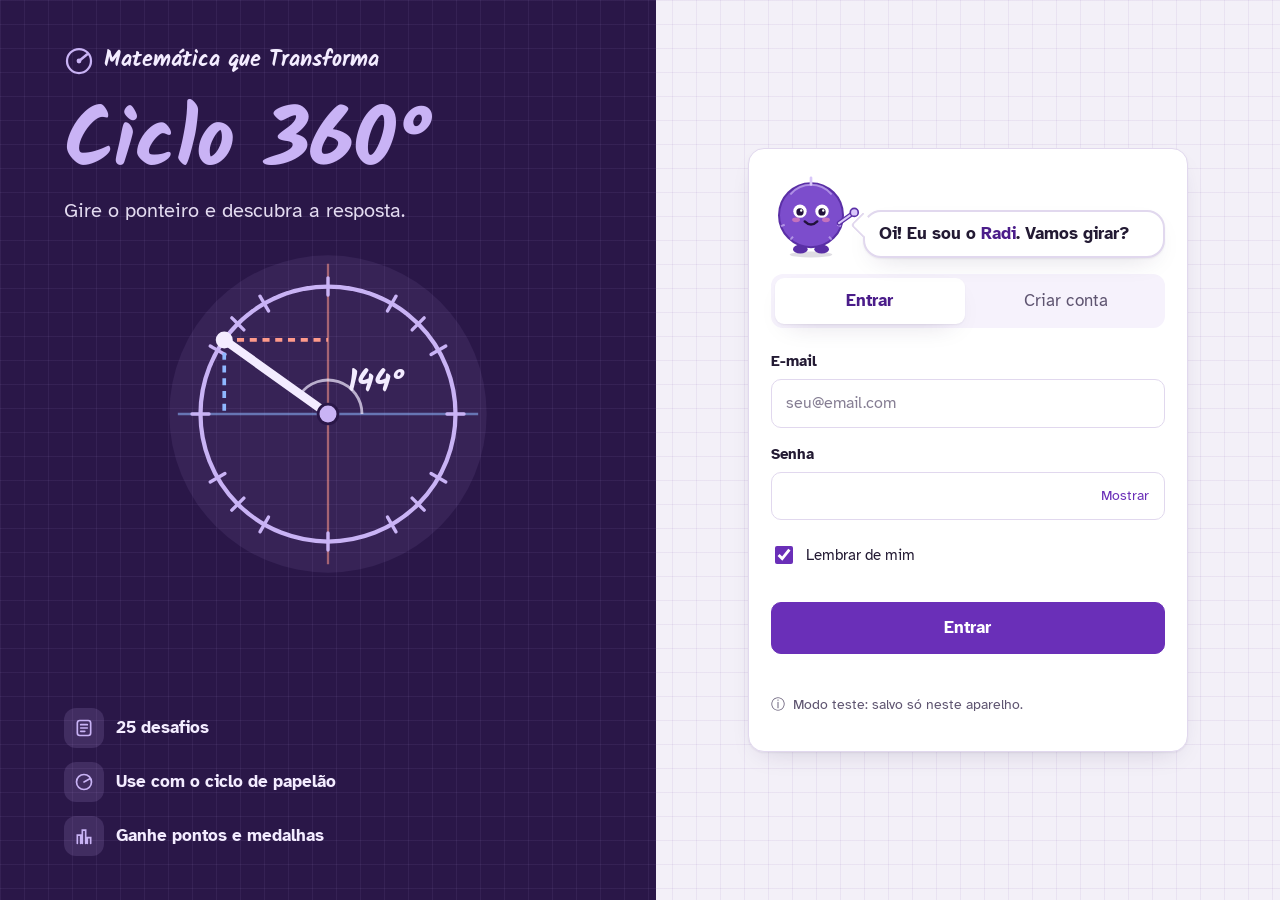
==== commit d45e2622: "se" ====
--- a/desafios.html
+++ b/desafios.html
@@ -11,6 +11,7 @@
   <link rel="stylesheet" href="css/components.css">
   <link rel="stylesheet" href="css/pages.css">
   <link rel="stylesheet" href="css/lesson.css">
+  <link rel="stylesheet" href="css/learn.css">
   <title>Desafios · Ciclo 360°</title>
 </head>
 <body>
@@ -19,7 +20,7 @@
     <div class="page-head">
       <div>
         <h1>Desafios</h1>
-        <p class="lead">Cada carta diz o que fazer com o ciclo. Tenha o material de papelão em mãos ou use o ciclo digital.</p>
+        <p class="lead">Pegue o ciclo e escolha um desafio.</p>
       </div>
       <a class="btn btn--soft" href="prototipo/ciclo-360.html" target="_blank" rel="noopener">Abrir ciclo digital ↗</a>
     </div>
@@ -32,7 +33,7 @@
         <div class="stat__label" id="lvl-next"></div>
       </div>
       <div class="stat"><div class="stat__value" id="st-points">0</div><div class="stat__label">pontos</div></div>
-      <div class="stat"><div class="stat__value" id="st-done">0/0</div><div class="stat__label">desafios concluídos</div></div>
+      <div class="stat"><div class="stat__value" id="st-done">0/0</div><div class="stat__label">desafios feitos</div></div>
       <div class="stat stat--streak" id="st-streak-box"><div class="stat__value">🔥 <span id="st-streak">0</span></div><div class="stat__label" id="st-streak-label">dias seguidos</div></div>
     </section>
 
@@ -40,7 +41,7 @@
 
     <section class="toolbar" aria-label="Filtros">
       <div class="toolbar__group toolbar__group--chips">
-        <span class="toolbar__label" id="lbl-diff">Etapa</span>
+        <span class="toolbar__label" id="lbl-diff">Nível</span>
         <div class="chips" id="f-diff" role="group" aria-labelledby="lbl-diff"></div>
       </div>
       <div class="field">
@@ -48,11 +49,11 @@
         <select class="input" id="f-tema"></select>
       </div>
       <div class="field">
-        <label for="f-status">Situação</label>
+        <label for="f-status">Mostrar</label>
         <select class="input" id="f-status">
           <option value="todos">Todos</option>
           <option value="pendentes">A fazer</option>
-          <option value="concluidos">Concluídos</option>
+          <option value="concluidos">Feitos</option>
         </select>
       </div>
     </section>
@@ -74,6 +75,7 @@
   <script src="js/ui/layout.js"></script>
   <script src="js/ui/mascot.js"></script>
   <script src="js/ui/sfx.js"></script>
+  <script src="js/data/learn.js"></script>
   <script src="js/ui/lesson.js"></script>
   <script src="js/pages/desafios.js"></script>
 </body>
--- a/css/components.css
+++ b/css/components.css
@@ -58,11 +58,11 @@
     background: var(--surface); border-top: 1px solid var(--line);
     box-shadow: 0 -8px 24px -16px rgba(42, 23, 72, .4);
     padding: 6px 6px calc(6px + env(safe-area-inset-bottom, 0px));
-    display: grid; grid-template-columns: repeat(4, 1fr); gap: 2px;
+    display: grid; grid-template-columns: repeat(5, 1fr); gap: 2px;
   }
   .nav a {
     flex-direction: column; gap: 2px; padding: 7px 4px; border-radius: 12px;
-    color: var(--muted); font-size: .74rem; min-height: 54px; justify-content: center; text-align: center;
+    color: var(--muted); font-size: .7rem; min-height: 54px; justify-content: center; text-align: center;
   }
   .nav a svg { width: 22px; height: 22px; }
   .nav a:hover { background: var(--surface-2); color: var(--ink); }
--- a/css/pages.css
+++ b/css/pages.css
@@ -334,3 +334,6 @@
 .history a:hover { color: var(--accent); }
 .section { margin-top: 34px; }
 .danger-zone { display: flex; flex-wrap: wrap; gap: 10px; }
+
+/* No celular o ciclo digital já está na barra de baixo */
+@media (max-width: 760px) { .page-head > .btn { display: none; } }
--- a/css/lesson.css
+++ b/css/lesson.css
@@ -206,7 +206,7 @@
 /* ===== Mascote em outras páginas ===== */
 .radi-hello { display: grid; grid-template-columns: auto 1fr; gap: 12px; align-items: end; margin-bottom: 16px; }
 .radi-hello .speech { padding: 10px 14px; }
-.radi-hello .speech__text { font-size: .98rem; font-weight: 400; }
+.radi-hello .speech__text { font-size: 1.08rem; font-weight: 700; }
 .radi-hello .speech__text b { color: var(--accent-strong); }
 .next-up .mascot { justify-self: center; }
 .stage__play { margin-top: 4px; }
--- a/css/learn.css
+++ b/css/learn.css
@@ -0,0 +1,144 @@
+/* ===== Aba Aprenda ===== */
+.c-sen { color: var(--sen); } .c-cos { color: var(--cos); } .c-tg { color: #A8650E; }
+:root[data-theme="dark"] .c-tg { color: #F2B866; }
+@media (prefers-color-scheme: dark) { :root:not([data-theme="light"]) .c-tg { color: #F2B866; } }
+
+/* Índice */
+.lr-index { display: grid; grid-template-columns: repeat(3, 1fr); gap: 10px; margin: 22px 0 34px; }
+@media (max-width: 860px) { .lr-index { grid-template-columns: 1fr 1fr; } }
+@media (max-width: 520px) { .lr-index { grid-template-columns: 1fr; gap: 8px; } }
+.lr-card {
+  display: flex; gap: 12px; align-items: center; padding: 12px 14px; text-decoration: none; color: var(--ink);
+  background: var(--surface); border: 1px solid var(--line); border-radius: var(--radius); box-shadow: var(--shadow);
+  transition: border-color .15s;
+}
+.lr-card:hover { border-color: var(--accent); }
+.lr-card__num {
+  flex-shrink: 0; width: 38px; height: 38px; border-radius: 50%; display: grid; place-items: center;
+  background: var(--accent-soft); color: var(--accent-strong); font-family: var(--font-hand); font-weight: 700; font-size: 1.2rem;
+}
+.lr-card.is-read .lr-card__num { background: var(--ok); color: #fff; font-family: var(--font-body); }
+.lr-card__body b { display: block; line-height: 1.25; }
+.lr-card__body small { color: var(--muted); }
+
+/* Tema */
+.lr-topic {
+  background: var(--surface); border: 1px solid var(--line); border-radius: var(--radius-lg);
+  padding: 26px; margin-bottom: 26px; box-shadow: var(--shadow); scroll-margin-top: 90px;
+}
+.lr-topic.is-focus { border-color: var(--accent); box-shadow: 0 0 0 4px var(--accent-soft), var(--shadow); }
+.lr-topic__head { display: flex; gap: 16px; align-items: flex-start; margin-bottom: 18px; }
+.lr-topic__head h2 { margin: 0 0 4px; }
+.lr-topic__head .lead { margin: 0; }
+.lr-topic__num {
+  flex-shrink: 0; width: 48px; height: 48px; border-radius: 14px; display: grid; place-items: center;
+  background: var(--header-bg); color: var(--lilac); font-family: var(--font-hand); font-weight: 700; font-size: 1.6rem;
+}
+.lr-topic__foot { display: flex; flex-wrap: wrap; gap: 10px; margin-top: 22px; padding-top: 18px; border-top: 1px dashed var(--line); }
+@media (max-width: 760px) {
+  .lr-topic { padding: 18px 16px; border-radius: var(--radius); }
+  .lr-topic__num { width: 40px; height: 40px; font-size: 1.3rem; }
+  .lr-topic__foot .btn { flex: 1 1 auto; }
+}
+
+.lr-intro { display: grid; grid-template-columns: auto 1fr; gap: 12px; align-items: end; margin-bottom: 18px; max-width: 640px; }
+.lr-intro .speech__text { font-size: 1.02rem; }
+
+.lr-grid { display: grid; grid-template-columns: minmax(0, 1.5fr) minmax(250px, 1fr); gap: 28px; align-items: start; }
+@media (max-width: 860px) { .lr-grid { grid-template-columns: 1fr; gap: 18px; } .lr-side { order: -1; } }
+
+.lr-sec { padding: 4px 0 14px; scroll-margin-top: 100px; border-radius: 12px; }
+.lr-sec + .lr-sec { border-top: 1px solid var(--line); padding-top: 16px; }
+.lr-sec h3 { font-size: 1.12rem; margin-bottom: 8px; display: flex; flex-wrap: wrap; gap: 8px; align-items: center; }
+.lr-sec p { margin: 0 0 .8em; }
+.lr-sec.is-focus { background: var(--accent-soft); padding: 14px 16px; border-top-color: transparent; }
+.lr-sec.is-focus + .lr-sec { border-top-color: transparent; }
+.lr-focus-tag { font-size: .74rem; font-weight: 700; padding: 2px 9px; border-radius: 999px; background: var(--accent); color: var(--accent-ink); }
+.lr-tip, .lr-warn { border-radius: 12px; padding: 10px 14px; }
+.lr-tip { background: var(--ok-bg); color: var(--ink); }
+.lr-tip b { color: var(--ok); }
+.lr-warn { background: var(--warn-bg); color: var(--ink); }
+.lr-warn b { color: var(--warn); }
+.lr-formula {
+  font-family: "Cambria Math", "STIX Two Math", Georgia, serif; font-size: 1.35rem; font-weight: 700; text-align: center;
+  background: var(--surface-2); border-radius: 12px; padding: 10px; color: var(--accent-strong);
+}
+.lr-table { overflow-x: auto; margin: 4px 0 12px; }
+.lr-table table { border-collapse: collapse; font-size: .95rem; min-width: 100%; }
+.lr-table th, .lr-table td { padding: 8px 12px; border: 1px solid var(--line); text-align: center; white-space: nowrap; }
+.lr-table th { background: var(--surface-2); font-weight: 700; }
+
+/* Figura e vídeos */
+.lr-side { display: grid; gap: 12px; }
+.lr-side__h { margin: 6px 0 0; font-size: 1rem; color: var(--muted); }
+.lr-fig { width: 100%; max-width: 300px; justify-self: center; background: #F1E3C8; border-radius: 18px; padding: 6px; }
+.lf-x { stroke: #1F5FAE; stroke-width: 1.6; }
+.lf-y { stroke: #C0392B; stroke-width: 1.6; }
+.lf-ring { fill: none; stroke: #6A2FB8; stroke-width: 2.6; }
+.lf-t { font: 700 12px var(--font-body); fill: #2A1748; }
+.lf-q { font: 700 15px var(--font-hand); fill: #2A1748; opacity: .55; }
+.lf-s { font: 400 11px var(--font-body); fill: #3B2D52; }
+.lf-b { font: 700 12px var(--font-body); fill: #4B1D8A; }
+.lf-tsen { font: 700 11.5px var(--font-body); fill: #B3261E; }
+.lf-tcos { font: 700 11.5px var(--font-body); fill: #1D529E; }
+.lf-ttg { font: 700 11.5px var(--font-body); fill: #8A5208; }
+.lf-r { stroke: #4B1D8A; stroke-width: 2; stroke-dasharray: 4 3; }
+.lf-arc { fill: none; stroke: #E8590C; stroke-width: 5; stroke-linecap: round; }
+.lf-arrow { fill: none; stroke: #4B1D8A; stroke-width: 2; }
+.lf-arrowhead { fill: #4B1D8A; }
+.lf-sen { stroke: #C0392B; stroke-width: 3; stroke-dasharray: 5 3; }
+.lf-cos { stroke: #1F5FAE; stroke-width: 3; stroke-dasharray: 5 3; }
+.lf-ptr { stroke: #B48F55; stroke-width: 6; stroke-linecap: round; }
+.lf-dot { fill: #2A1748; }
+.lf-tg { stroke: #D98A1F; stroke-width: 5; stroke-linecap: round; }
+.lf-str { stroke: #6B4F2A; stroke-width: 1.8; }
+.lf-tgdot { fill: #A8650E; stroke: #fff; stroke-width: 2; }
+.lf-rect { fill: rgba(106, 47, 184, .1); stroke: #6A2FB8; stroke-width: 1.6; stroke-dasharray: 5 4; }
+
+.lr-videos { display: grid; gap: 10px; }
+.lr-video {
+  display: grid; grid-template-columns: 128px 1fr; gap: 12px; align-items: center; text-decoration: none; color: var(--ink);
+  background: var(--surface-2); border-radius: 14px; padding: 8px; transition: background .15s;
+}
+.lr-video:hover { background: var(--accent-soft); }
+.lr-video__thumb { position: relative; display: block; aspect-ratio: 16 / 9; border-radius: 10px; overflow: hidden; background: #1B1228; }
+.lr-video__thumb img { width: 100%; height: 100%; object-fit: cover; display: block; }
+.lr-video__play {
+  position: absolute; inset: 0; margin: auto; width: 36px; height: 36px; border-radius: 50%;
+  display: grid; place-items: center; background: rgba(255, 255, 255, .92); color: #E2574C; font-size: .9rem; padding-left: 3px;
+}
+.lr-video__info b { display: block; font-size: .93rem; line-height: 1.3; }
+.lr-video__info small { color: var(--muted); font-size: .8rem; }
+.lr-video--playing { display: block; padding: 0; background: #000; aspect-ratio: 16 / 9; overflow: hidden; }
+.lr-video--playing iframe { width: 100%; height: 100%; border: 0; display: block; }
+.lr-credit { color: var(--muted); font-size: .86rem; }
+
+/* ===== Explicação dentro da lição ===== */
+.ls-learn {
+  font: inherit; font-size: .92rem; font-weight: 700; color: var(--accent-strong); background: var(--surface);
+  border: 2px solid var(--accent-soft); border-radius: 999px; padding: 7px 14px; cursor: pointer; min-height: 40px;
+  display: inline-flex; align-items: center; gap: 6px; margin: -8px 0 18px;
+}
+.ls-learn:hover { border-color: var(--accent); }
+.ls-learnlink { font: inherit; font-weight: 700; color: var(--accent-strong); background: none; border: none; padding: 4px 0; cursor: pointer; text-decoration: underline; text-underline-offset: 3px; min-height: 32px; }
+
+.ls-drawer { position: fixed; inset: 0; z-index: 250; display: flex; justify-content: flex-end; }
+.ls-drawer[hidden] { display: none; }
+.ls-drawer__bg { position: absolute; inset: 0; background: rgba(20, 8, 40, .5); border: none; padding: 0; cursor: pointer; }
+.ls-drawer__panel {
+  position: relative; width: min(680px, 100%); height: 100%; background: var(--surface); color: var(--ink);
+  display: flex; flex-direction: column; box-shadow: var(--shadow-lg); animation: drawer-in .25s cubic-bezier(.2, .8, .2, 1);
+  padding-top: env(safe-area-inset-top, 0px);
+}
+@keyframes drawer-in { from { transform: translateX(40px); opacity: 0; } }
+.ls-drawer__top { display: flex; align-items: center; gap: 12px; padding: 14px 18px; border-bottom: 1px solid var(--line); }
+.ls-drawer__top h2 { margin: 0; font-size: 1.4rem; flex: 1; }
+.ls-drawer__body { flex: 1; overflow-y: auto; padding: 18px 20px 30px; overscroll-behavior: contain; }
+.ls-drawer__body .lr-grid { grid-template-columns: 1fr; }
+.ls-drawer__body .lr-side { order: 0; }
+.ls-drawer__foot { display: flex; gap: 10px; padding: 12px 18px calc(12px + env(safe-area-inset-bottom, 0px)); border-top: 1px solid var(--line); }
+.ls-drawer__foot .btn { flex: 1; }
+@media (max-width: 760px) {
+  .ls-drawer { align-items: flex-end; }
+  .ls-drawer__panel { height: 92dvh; border-radius: var(--radius-lg) var(--radius-lg) 0 0; animation: sheet-in .25s cubic-bezier(.2, .8, .2, 1); }
+}
